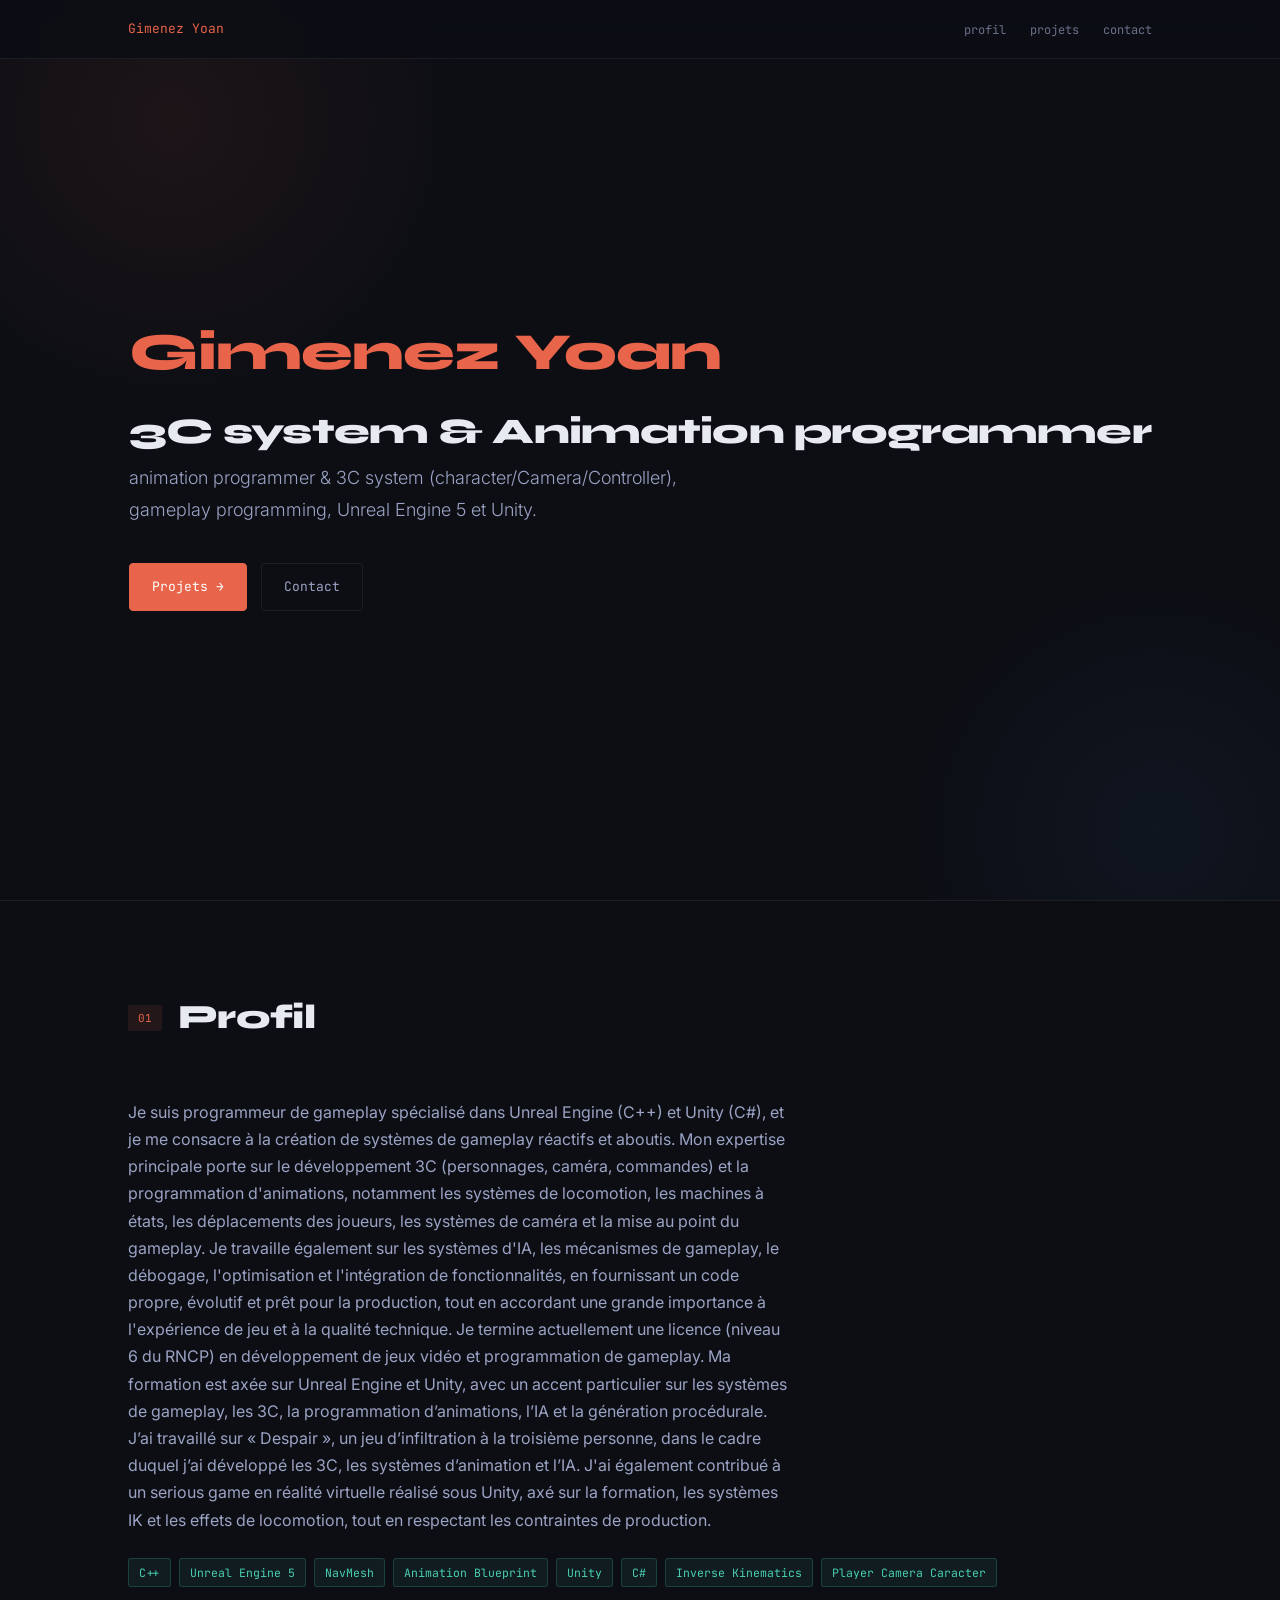
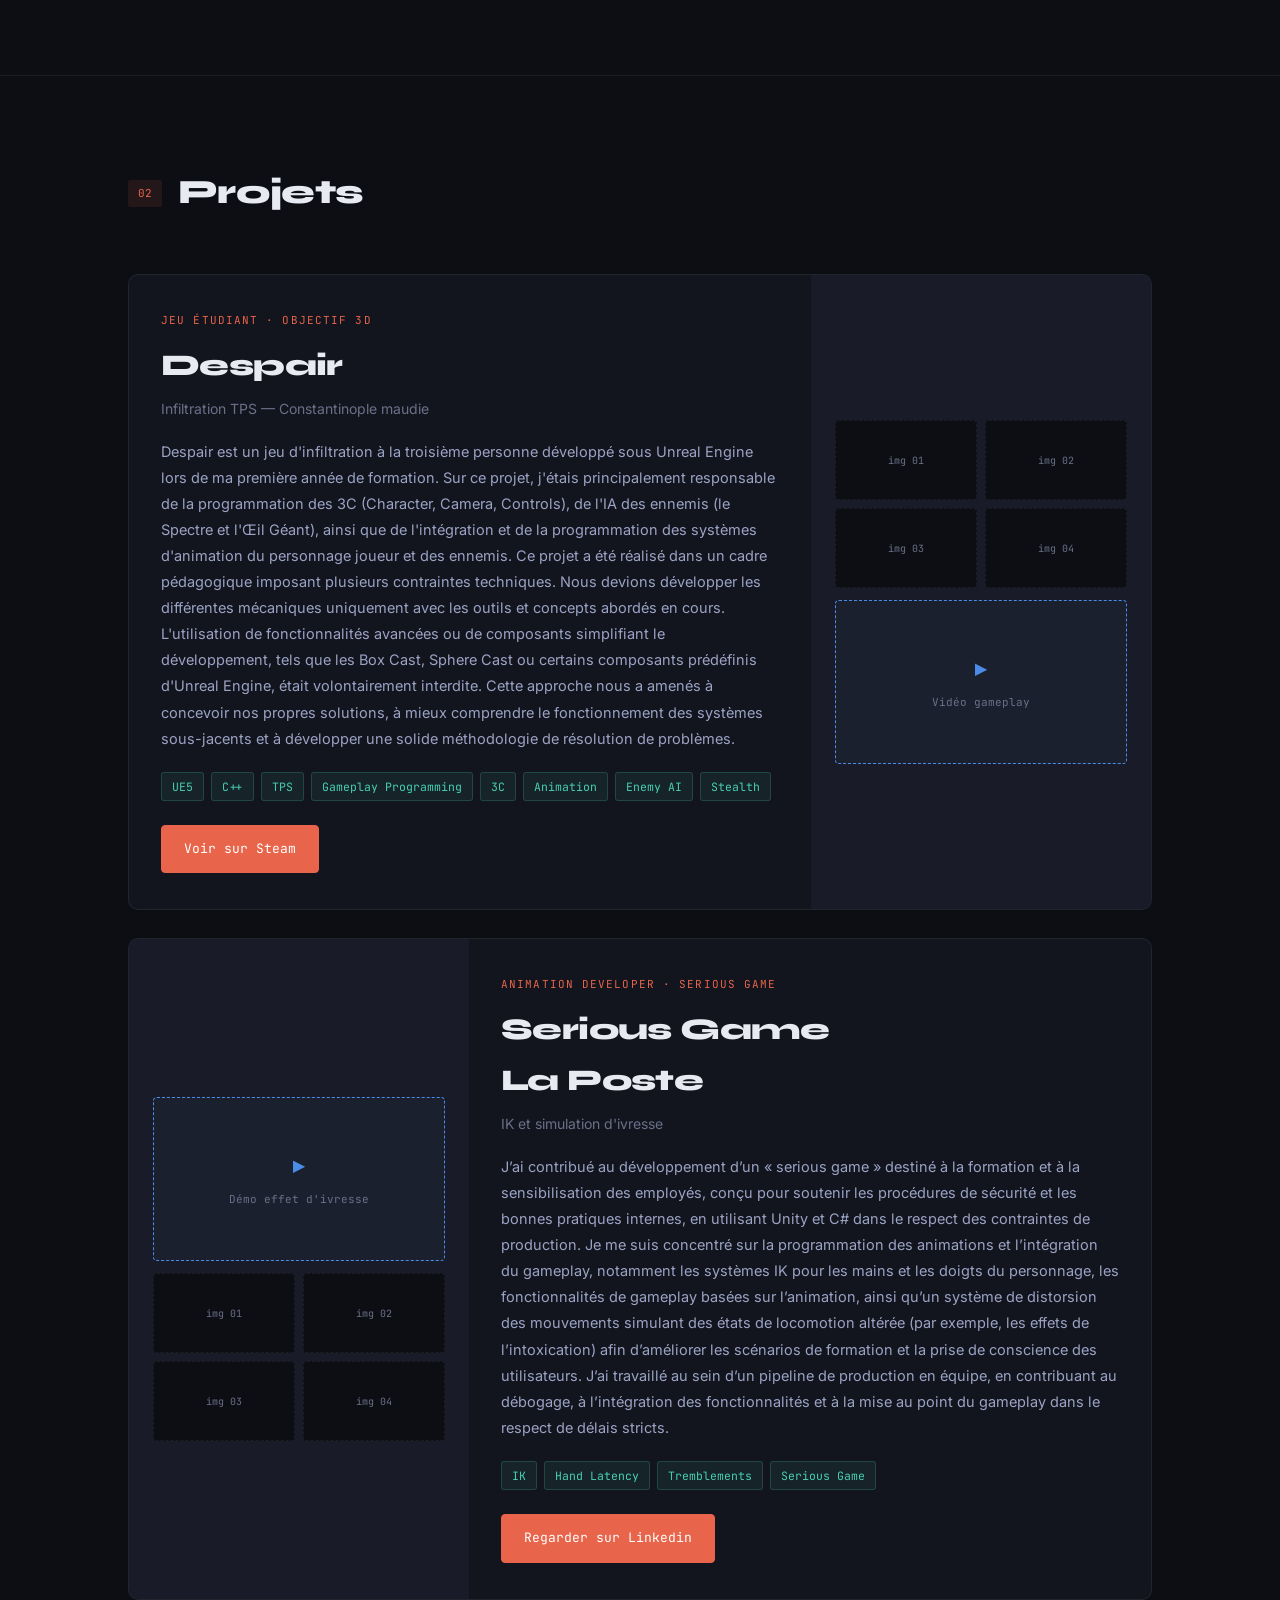
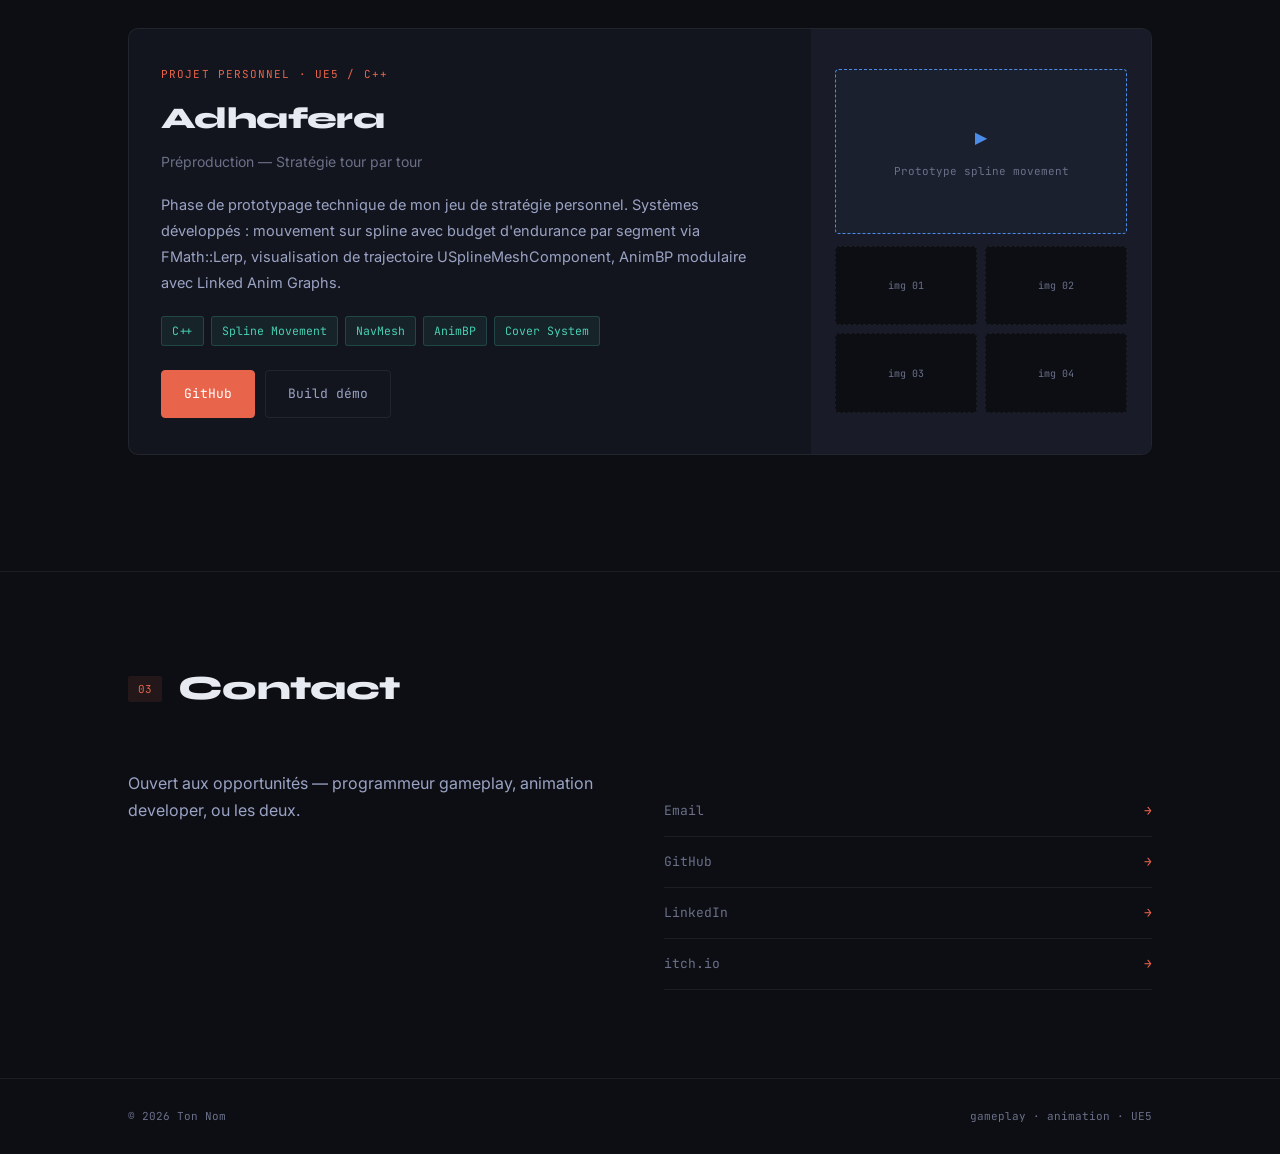
==== template_B_dark.html @ 48869298 "add template" ====
<!DOCTYPE html>
<html lang="fr">
<head>
<meta charset="UTF-8"/>
<meta name="viewport" content="width=device-width,initial-scale=1.0"/>
<title>Ton Nom — Game Developer</title>
<link rel="preconnect" href="https://fonts.googleapis.com">
<link rel="preconnect" href="https://fonts.gstatic.com" crossorigin>
<link href="https://fonts.googleapis.com/css2?family=Syne:wght@700;800&family=Inter:wght@300;400;500&family=JetBrains+Mono:wght@400;500&display=swap" rel="stylesheet">
<style>
:root{
  --bg:#0C0E14;
  --bg1:#13151E;
  --bg2:#191C28;
  --ink:#E8EAF2;
  --muted:#6B7088;
  --strong:#9BA3C4;
  --a1:#E8644A;
  --a2:#4A8CE8;
  --a3:#48CFB2;
  --rule:rgba(232,234,242,.07);
}
*{margin:0;padding:0;box-sizing:border-box;}
html{scroll-behavior:smooth;}
body{background:var(--bg);color:var(--ink);font-family:'Inter',sans-serif;font-size:15px;line-height:1.7;overflow-x:hidden;}
h1,h2,h3{font-family:'Syne',sans-serif;font-weight:800;letter-spacing:-.02em;}
a{color:inherit;text-decoration:none;}

.c{max-width:1080px;margin:0 auto;padding:0 28px;}

/* Nav */
nav{position:fixed;top:0;left:0;right:0;z-index:50;background:rgba(12,14,20,.85);backdrop-filter:blur(12px);border-bottom:1px solid var(--rule);}
.ni{display:flex;align-items:center;justify-content:space-between;height:58px;}
.logo{font-family:'JetBrains Mono',monospace;font-size:13px;color:var(--a1);}
.nl{display:flex;gap:24px;list-style:none;}
.nl a{font-family:'JetBrains Mono',monospace;font-size:12px;color:var(--muted);transition:color .15s;}
.nl a:hover{color:var(--ink);}
.nt{display:none;background:none;border:none;cursor:pointer;flex-direction:column;gap:5px;padding:6px;}
.nt span{width:20px;height:1.5px;background:var(--ink);display:block;}

/* Hero — dark cinematic */
.hero{min-height:100svh;display:flex;align-items:center;position:relative;overflow:hidden;}
.hero-bg{position:absolute;inset:0;pointer-events:none;overflow:hidden;}
.hero-bg::before{content:'';position:absolute;top:-20%;left:-10%;width:600px;height:600px;background:radial-gradient(circle,rgba(232,100,74,.08) 0%,transparent 70%);}
.hero-bg::after{content:'';position:absolute;bottom:-20%;right:-10%;width:500px;height:500px;background:radial-gradient(circle,rgba(74,140,232,.06) 0%,transparent 70%);}
.hero-inner{position:relative;z-index:1;padding:120px 0 80px;}
.hero-type{font-family:'JetBrains Mono',monospace;font-size:12px;letter-spacing:.14em;text-transform:uppercase;color:var(--a3);margin-bottom:20px;}
.hero h1{font-size:clamp(52px,9vw,50px);line-height:.92;margin-bottom:24px;}
.hero h1 em{font-style:normal;color:var(--a1);}
.hero-desc{font-size:18px;color:var(--strong);max-width:600px;font-weight:300;margin-bottom:36px;line-height:1.8;}
.hero-cta{display:flex;gap:14px;flex-wrap:wrap;}
.btn{display:inline-flex;align-items:center;gap:8px;font-family:'JetBrains Mono',monospace;font-size:13px;padding:12px 22px;border-radius:4px;border:1px solid var(--rule);cursor:pointer;transition:all .18s;}
.btn-p{background:var(--a1);color:#fff;border-color:var(--a1);}
.btn-p:hover{background:#D45038;border-color:#D45038;transform:translateY(-2px);}
.btn-g{background:transparent;color:var(--strong);}
.btn-g:hover{border-color:var(--a1);color:var(--ink);}

/* Sections */
.s{padding:88px 0;border-top:1px solid var(--rule);}
.sh{display:flex;align-items:center;gap:16px;margin-bottom:52px;}
.sn{font-family:'JetBrains Mono',monospace;font-size:11px;color:var(--a1);background:rgba(232,100,74,.1);padding:4px 10px;border-radius:2px;}
.st{font-size:clamp(24px,3.5vw,34px);}

/* Tag */
.tag{display:inline-flex;font-family:'JetBrains Mono',monospace;font-size:11.5px;color:var(--a3);background:rgba(72,207,178,.08);border:1px solid rgba(72,207,178,.2);padding:4px 10px;border-radius:3px;}

/* Project cards — horizontal split */
.pcard{display:grid;grid-template-columns:1fr 340px;border:1px solid var(--rule);background:var(--bg1);border-radius:10px;overflow:hidden;margin-bottom:28px;}
.pcardA{grid-template-columns:340px 1fr;}
.pb{padding:36px 32px;}
.prole{font-family:'JetBrains Mono',monospace;font-size:11px;text-transform:uppercase;letter-spacing:.1em;color:var(--a1);margin-bottom:10px;}
.ptitle{font-size:clamp(22px,3vw,30px);margin-bottom:6px;}
.psub{color:var(--muted);font-size:14px;margin-bottom:18px;}
.pdesc{color:var(--strong);font-size:14.5px;line-height:1.8;margin-bottom:20px;}
.ptags{display:flex;flex-wrap:wrap;gap:7px;margin-bottom:24px;}
.pcta{display:flex;gap:10px;flex-wrap:wrap;}
.pmedia{background:var(--bg2);display:flex;flex-direction:column;gap:12px;padding:24px;justify-content:center;}
.gallery{display:grid;grid-template-columns:1fr 1fr;gap:8px;}
.gph{aspect-ratio:16/9;border:1px dashed var(--rule);background:var(--bg);border-radius:4px;display:flex;align-items:center;justify-content:center;font-family:'JetBrains Mono',monospace;font-size:10px;color:var(--muted);}
.vph{aspect-ratio:16/9;border:1px dashed var(--a2);background:rgba(74,140,232,.04);border-radius:4px;display:flex;flex-direction:column;align-items:center;justify-content:center;font-family:'JetBrains Mono',monospace;font-size:11px;color:var(--muted);text-align:center;gap:6px;}

/* Contact */
.cg{display:grid;grid-template-columns:1fr 1fr;gap:48px;align-items:start;}
.cl{list-style:none;margin-top:16px;}
.cl li{border-bottom:1px solid var(--rule);}
.cl a{display:flex;justify-content:space-between;padding:14px 0;font-family:'JetBrains Mono',monospace;font-size:13px;color:var(--muted);transition:color .15s;}
.cl a:hover{color:var(--a1);}

footer{padding:28px 0;border-top:1px solid var(--rule);display:flex;justify-content:space-between;font-family:'JetBrains Mono',monospace;font-size:11px;color:var(--muted);}

/* Reveal */
.r{opacity:0;transform:translateY(16px);transition:opacity .5s ease,transform .5s ease;}
.r.v{opacity:1;transform:none;}

@media(max-width:820px){
  .pcard,.pcardA{grid-template-columns:1fr;}
  .cg{grid-template-columns:1fr;}
  .nl{position:fixed;top:58px;left:0;right:0;background:var(--bg);flex-direction:column;padding:20px 28px;gap:16px;transform:translateY(-120%);transition:transform .2s;border-bottom:1px solid var(--rule);}
  .nl.open{transform:none;}
  .nt{display:flex;}
}
</style>
</head>
<body>

<nav><div class="c ni">
  <span class="logo"> Gimenez Yoan</span>
  <button class="nt" aria-label="Menu" aria-expanded="false"><span></span><span></span><span></span></button>
  <ul class="nl">
    <li><a href="#about">profil</a></li>
    <li><a href="#projects">projets</a></li>
    <li><a href="#contact">contact</a></li>
  </ul>
</div></nav>

<header class="hero"><div class="hero-bg"></div>
  <div class="c hero-inner">
    <!-- <p class="hero-type">// gameplay · animation · 3C systems</p> -->
    <h1><em>Gimenez Yoan</em></h1>
    <p style="font-size: clamp(22px, 3vw, 36px); font-family: 'Syne', sans-serif; font-weight: 800; letter-spacing: -.02em; margin-top: 8px;">3C system &amp; Animation programmer</p>
    <p class="hero-desc">animation programmer &amp; 3C system (character/Camera/Controller), gameplay programming, Unreal Engine 5 et Unity.</p>
    <div class="hero-cta">
      <a href="#projects" class="btn btn-p">Projets →</a>
      <a href="#contact" class="btn btn-g">Contact</a>
    </div>
  </div>
</header>

<section id="about" class="s"><div class="c">
  <div class="sh r"><span class="sn">01</span><h2 class="st">Profil</h2></div>
  <p class="r" style="color:var(--strong);max-width:660px;font-size:16px;margin-bottom:24px;">Je suis programmeur de gameplay spécialisé dans Unreal Engine (C++) et Unity (C#),
  et je me consacre à la création de systèmes de gameplay réactifs et aboutis.
  Mon expertise principale porte sur le développement 3C (personnages, caméra, commandes) et la programmation d'animations, notamment les systèmes de locomotion,
  les machines à états, les déplacements des joueurs, les systèmes de caméra et la mise au point du gameplay. Je travaille également sur les systèmes d'IA, les mécanismes de gameplay,
  le débogage, l'optimisation et l'intégration de fonctionnalités, en fournissant un code propre, évolutif et prêt pour la production,
  tout en accordant une grande importance à l'expérience de jeu et à la qualité technique.
  Je termine actuellement une licence (niveau 6 du RNCP) en développement de jeux vidéo et programmation de gameplay.
  Ma formation est axée sur Unreal Engine et Unity, avec un accent particulier sur les systèmes de gameplay, les 3C, la programmation d’animations,
  l’IA et la génération procédurale. J’ai travaillé sur « Despair », un jeu d’infiltration à la troisième personne,
  dans le cadre duquel j’ai développé les 3C, les systèmes d’animation et l’IA. J'ai également contribué à un serious game en réalité virtuelle réalisé sous Unity,
  axé sur la formation, les systèmes IK et les effets de locomotion, tout en respectant les contraintes de production.</p>
  <div class="r" style="display:flex;flex-wrap:wrap;gap:8px;">
    <span class="tag">C++</span><span class="tag">Unreal Engine 5</span><span class="tag">NavMesh</span>
    <span class="tag">Animation Blueprint</span><span class="tag">Unity</span><span class="tag">C#</span>
    <span class="tag">Inverse Kinematics</span><span class="tag">Player Camera Caracter</span>
  </div>
</div></section>

<section id="projects" class="s"><div class="c">
  <div class="sh r"><span class="sn">02</span><h2 class="st">Projets</h2></div>

  <!-- DESPAIR -->
  <div class="pcard r">
    <div class="pb">
      <p class="prole">Jeu étudiant · Objectif 3D</p>
      <h3 class="ptitle">Despair</h3>
      <p class="psub">Infiltration TPS — Constantinople maudie</p>
      <p class="pdesc">Despair est un jeu d'infiltration à la troisième personne développé sous Unreal Engine lors de ma première année de formation.
      Sur ce projet, j'étais principalement responsable de la programmation des 3C (Character, Camera, Controls),
      de l'IA des ennemis (le Spectre et l'Œil Géant), ainsi que de l'intégration et de la programmation des systèmes d'animation du personnage joueur et des ennemis.
      Ce projet a été réalisé dans un cadre pédagogique imposant plusieurs contraintes techniques.
      Nous devions développer les différentes mécaniques uniquement avec les outils et concepts abordés en cours.
      L'utilisation de fonctionnalités avancées ou de composants simplifiant le développement, tels que les Box Cast,
      Sphere Cast ou certains composants prédéfinis d'Unreal Engine, était volontairement interdite. Cette approche nous a amenés à concevoir nos propres solutions,
      à mieux comprendre le fonctionnement des systèmes sous-jacents et à développer une solide méthodologie de résolution de problèmes.</p>
      <div class="ptags">
        <span class="tag">UE5</span><span class="tag">C++</span><span class="tag">TPS</span><span class="tag">Gameplay Programming</span><span class="tag">3C</span>
        <span class="tag">Animation</span><span class="tag">Enemy AI</span><span class="tag">Stealth</span>
      </div>
      <div class="pcta">
        <a href="https://store.steampowered.com/app/4456120/" class="btn btn-p">Voir sur Steam</a>
      </div>
    </div>
    <div class="pmedia">
      <div class="gallery">
        <div class="gph">img 01</div><div class="gph">img 02</div>
        <div class="gph">img 03</div><div class="gph">img 04</div>
      </div>
      <div class="vph">
        <span style="font-size:20px;color:var(--a2);">▶</span>
        <span>Vidéo gameplay</span>
      </div>
    </div>
  </div>

  <!-- LA POSTE -->
  <div class="pcard pcardA r">
    <div class="pmedia">
      <div class="vph">
        <span style="font-size:20px;color:var(--a2);">▶</span>
        <span>Démo effet d'ivresse</span>
      </div>
      <div class="gallery">
        <div class="gph">img 01</div><div class="gph">img 02</div>
        <div class="gph">img 03</div><div class="gph">img 04</div>
      </div>
    </div>
    <div class="pb">
      <p class="prole">Animation Developer · Serious Game</p>
      <h3 class="ptitle">Serious Game<br>La Poste</h3>
      <p class="psub">IK et simulation d'ivresse</p>
      <p class="pdesc">J’ai contribué au développement d’un « serious game » destiné à la formation et à la sensibilisation des employés,
      conçu pour soutenir les procédures de sécurité et les bonnes pratiques internes,
      en utilisant Unity et C# dans le respect des contraintes de production.
      Je me suis concentré sur la programmation des animations et l’intégration du gameplay,
      notamment les systèmes IK pour les mains et les doigts du personnage, les fonctionnalités de gameplay basées sur l’animation,
      ainsi qu’un système de distorsion des mouvements simulant des états de locomotion altérée (par exemple, les effets de l’intoxication) afin d’améliorer les scénarios de formation et la prise de conscience des utilisateurs.
      J’ai travaillé au sein d’un pipeline de production en équipe, en contribuant au débogage,
      à l’intégration des fonctionnalités et à la mise au point du gameplay dans le respect de délais stricts.</p>  
      <div class="ptags">
        <span class="tag">IK</span><span class="tag">Hand Latency</span><span class="tag">Tremblements</span><span class="tag">Serious Game</span>
      </div>
      <div class="pcta">
        <a href="https://www.linkedin.com/posts/santaezsaezcuritaeztravail-laposte-ugcPost-7447257936340455425-iHXG/?utm_source=share&utm_medium=member_desktop&rcm=ACoAAGP3VwcBC5j46txAf7VX7F60ZpaOPMh-gRc" class="btn btn-p">Regarder sur Linkedin</a>
      </div>
    </div>
  </div>

  <!-- ADHAFERA -->
  <div class="pcard r">
    <div class="pb">
      <p class="prole">Projet personnel · UE5 / C++</p>
      <h3 class="ptitle">Adhafera</h3>
      <p class="psub">Préproduction — Stratégie tour par tour</p>
      <p class="pdesc">Phase de prototypage technique de mon jeu de stratégie personnel. Systèmes développés : mouvement sur spline avec budget d'endurance par segment via FMath::Lerp, visualisation de trajectoire USplineMeshComponent, AnimBP modulaire avec Linked Anim Graphs.</p>
      <div class="ptags">
        <span class="tag">C++</span><span class="tag">Spline Movement</span><span class="tag">NavMesh</span><span class="tag">AnimBP</span><span class="tag">Cover System</span>
      </div>
      <div class="pcta">
        <a href="#" class="btn btn-p">GitHub</a>
        <a href="#" class="btn btn-g">Build démo</a>
      </div>
    </div>
    <div class="pmedia">
      <div class="vph">
        <span style="font-size:20px;color:var(--a2);">▶</span>
        <span>Prototype spline movement</span>
      </div>
      <div class="gallery">
        <div class="gph">img 01</div><div class="gph">img 02</div>
        <div class="gph">img 03</div><div class="gph">img 04</div>
      </div>
    </div>
  </div>

</div></section>

<section id="contact" class="s"><div class="c">
  <div class="sh r"><span class="sn">03</span><h2 class="st">Contact</h2></div>
  <div class="cg">
    <p class="r" style="color:var(--strong);font-size:16px;">Ouvert aux opportunités — programmeur gameplay, animation developer, ou les deux.</p>
    <ul class="cl r">
      <li><a href="mailto:ton@email.com"><span>Email</span><span style="color:var(--a1);">→</span></a></li>
      <li><a href="#"><span>GitHub</span><span style="color:var(--a1);">→</span></a></li>
      <li><a href="#"><span>LinkedIn</span><span style="color:var(--a1);">→</span></a></li>
      <li><a href="#"><span>itch.io</span><span style="color:var(--a1);">→</span></a></li>
    </ul>
  </div>
</div></section>

<footer><div class="c" style="display:flex;justify-content:space-between;width:100%;">
  <span>© 2026 Ton Nom</span><span>gameplay · animation · UE5</span>
</div></footer>

<script>
const nt=document.querySelector('.nt'),nl=document.querySelector('.nl');
nt.addEventListener('click',()=>{const o=nl.classList.toggle('open');nt.setAttribute('aria-expanded',String(o));});
nl.querySelectorAll('a').forEach(a=>a.addEventListener('click',()=>{nl.classList.remove('open');nt.setAttribute('aria-expanded','false');}));
const io=new IntersectionObserver(e=>e.forEach(x=>{if(x.isIntersecting){x.target.classList.add('v');io.unobserve(x.target);}}),{threshold:.1});
document.querySelectorAll('.r').forEach(el=>io.observe(el));
</script>
</body>
</html>
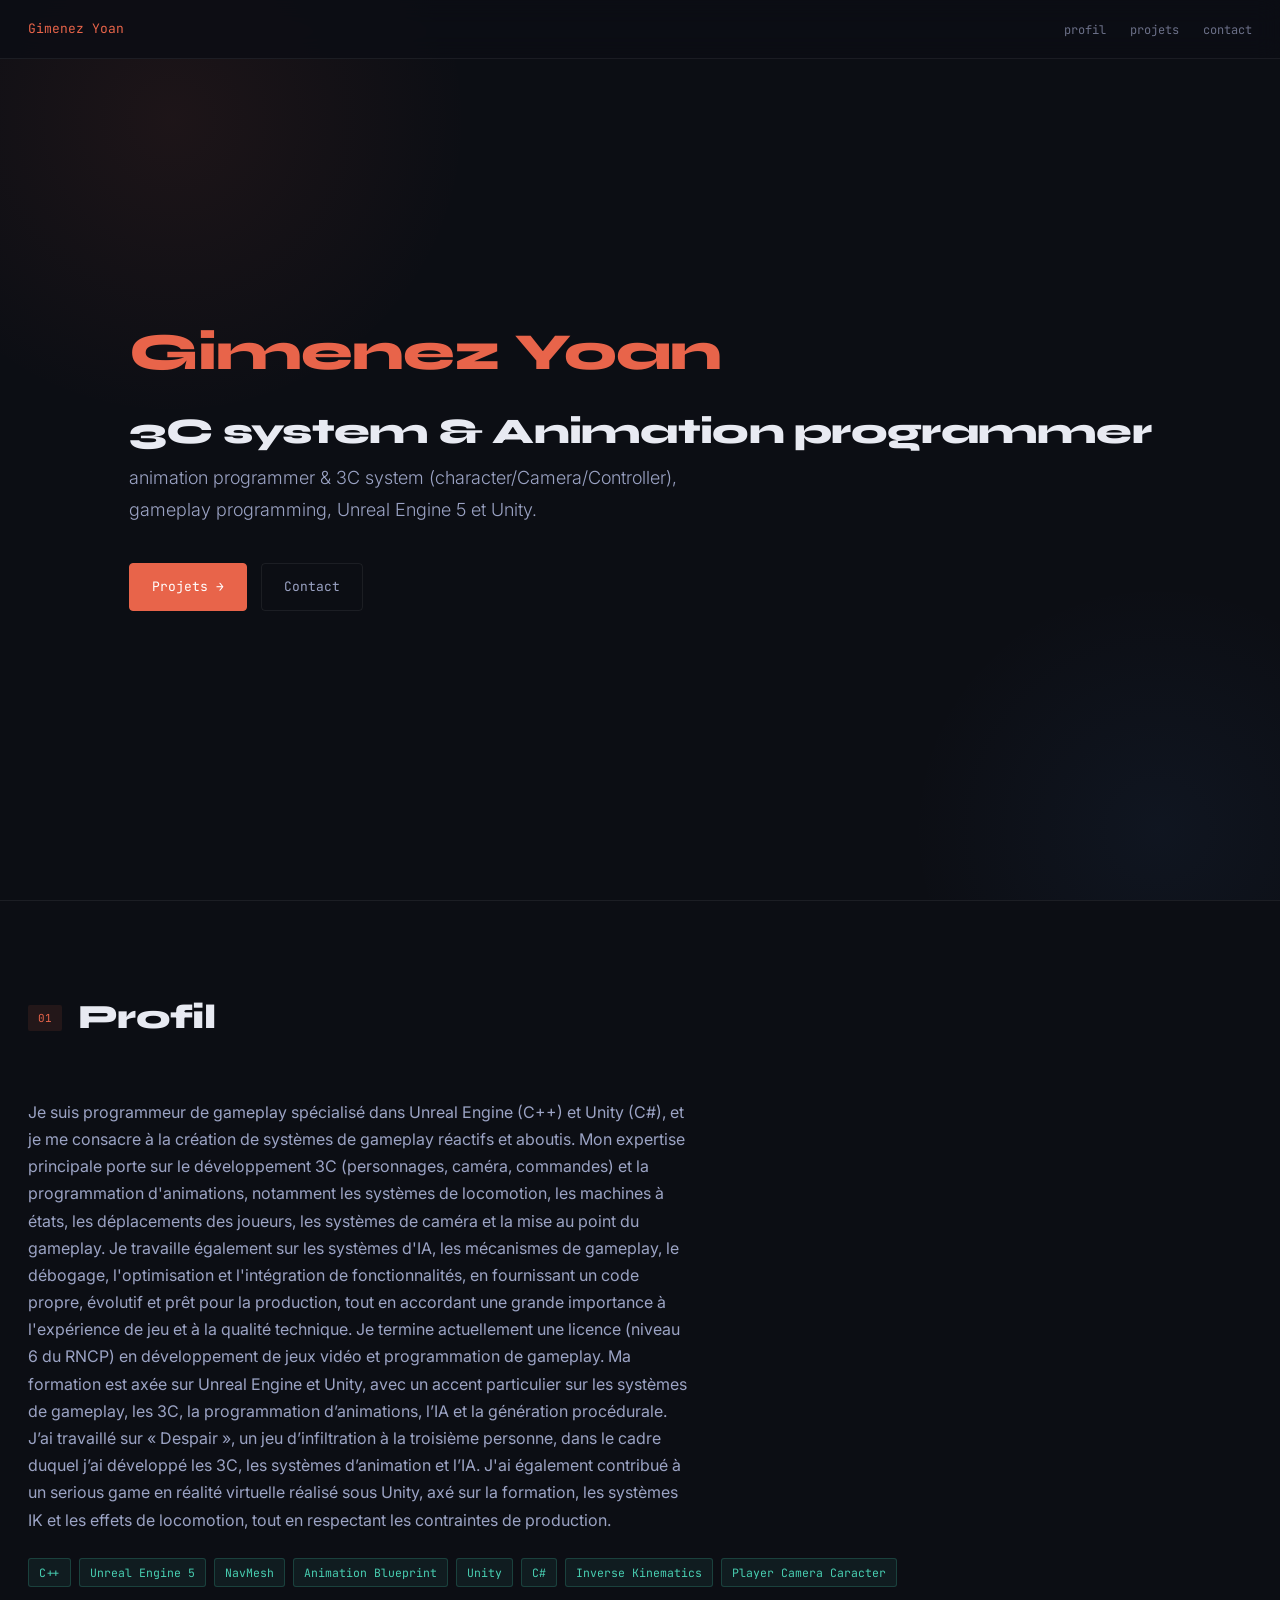
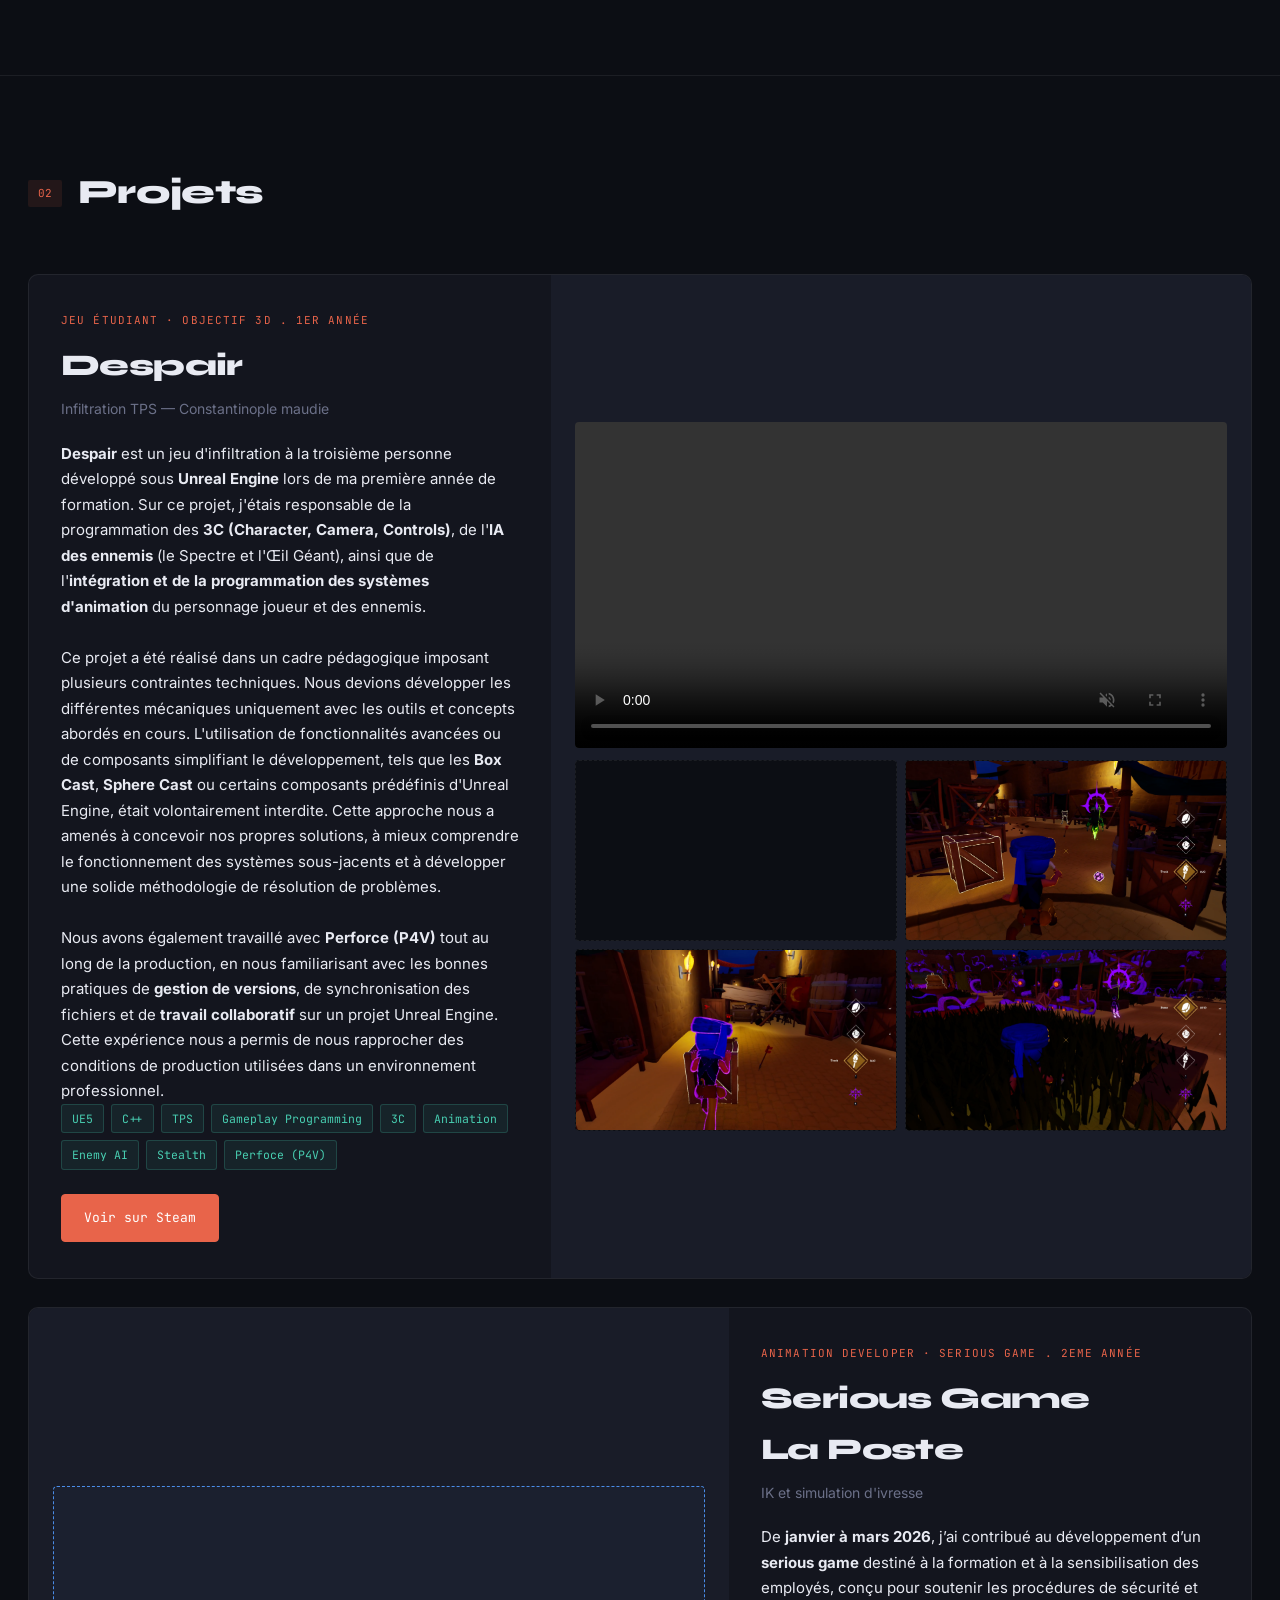
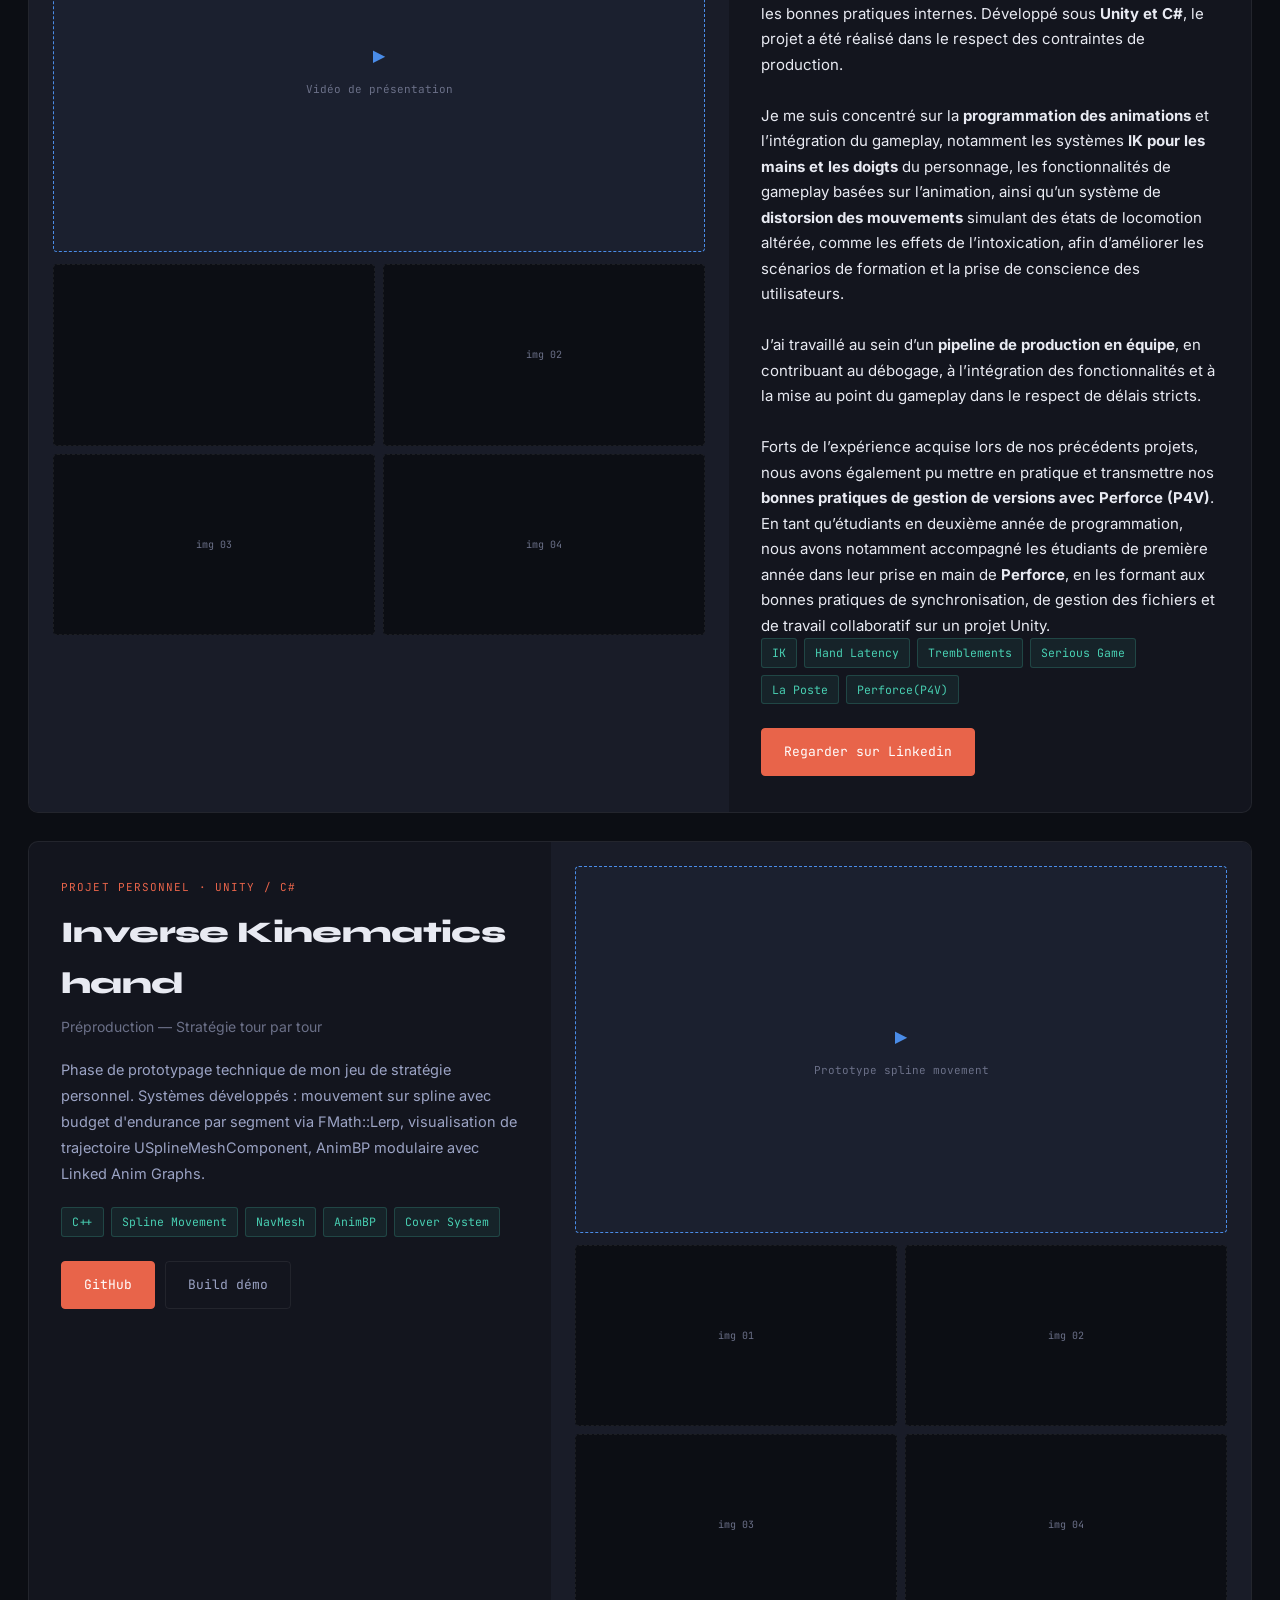
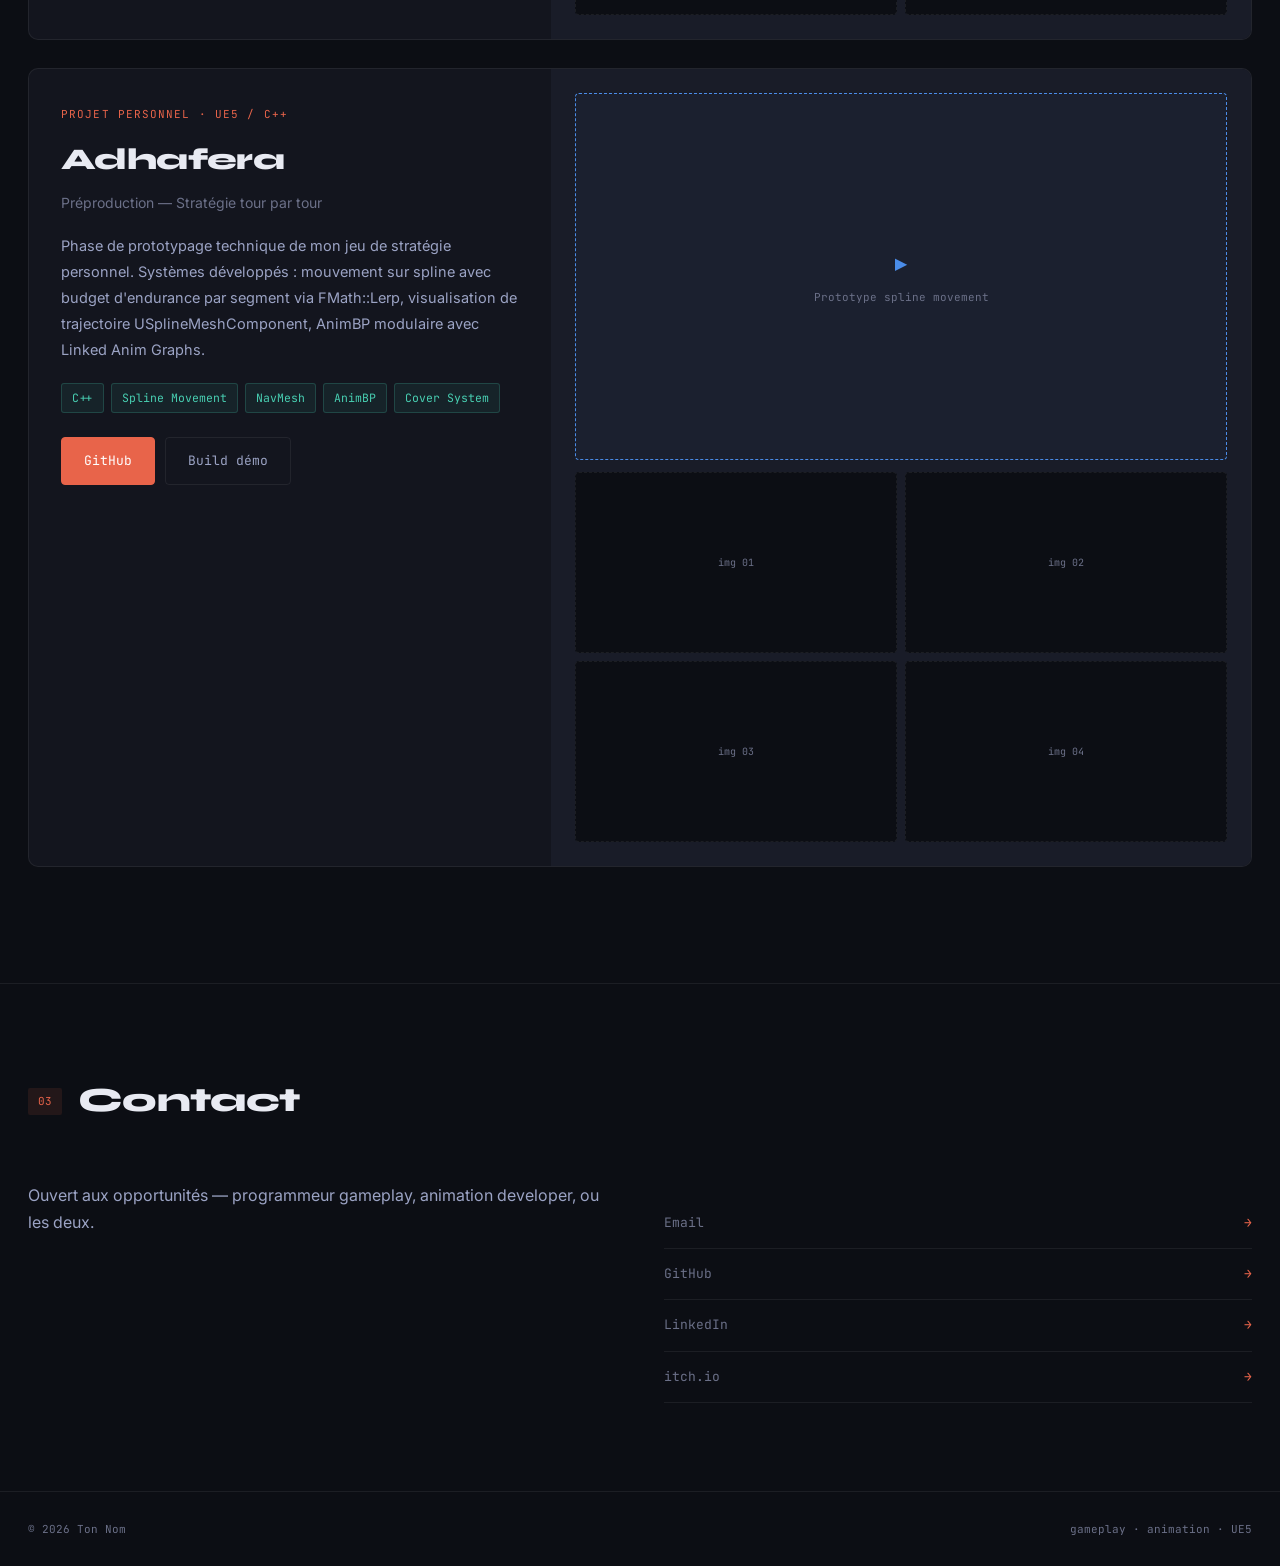
==== commit 74e03e85: "add vidéo and image" ====
--- a/template_B_dark.html
+++ b/template_B_dark.html
@@ -26,7 +26,7 @@
 h1,h2,h3{font-family:'Syne',sans-serif;font-weight:800;letter-spacing:-.02em;}
 a{color:inherit;text-decoration:none;}
 
-.c{max-width:1080px;margin:0 auto;padding:0 28px;}
+.c{max-width:1500px;margin:0 auto;padding:0 28px;}
 
 /* Nav */
 nav{position:fixed;top:0;left:0;right:0;z-index:50;background:rgba(12,14,20,.85);backdrop-filter:blur(12px);border-bottom:1px solid var(--rule);}
@@ -64,9 +64,8 @@
 /* Tag */
 .tag{display:inline-flex;font-family:'JetBrains Mono',monospace;font-size:11.5px;color:var(--a3);background:rgba(72,207,178,.08);border:1px solid rgba(72,207,178,.2);padding:4px 10px;border-radius:3px;}
 
-/* Project cards — horizontal split */
-.pcard{display:grid;grid-template-columns:1fr 340px;border:1px solid var(--rule);background:var(--bg1);border-radius:10px;overflow:hidden;margin-bottom:28px;}
-.pcardA{grid-template-columns:340px 1fr;}
+.pcard{display:grid;grid-template-columns:1fr 700px;border:1px solid var(--rule);background:var(--bg1);border-radius:10px;overflow:hidden;margin-bottom:28px;}
+.pcardA{grid-template-columns:700px 1fr;}
 .pb{padding:36px 32px;}
 .prole{font-family:'JetBrains Mono',monospace;font-size:11px;text-transform:uppercase;letter-spacing:.1em;color:var(--a1);margin-bottom:10px;}
 .ptitle{font-size:clamp(22px,3vw,30px);margin-bottom:6px;}
@@ -152,34 +151,63 @@
   <!-- DESPAIR -->
   <div class="pcard r">
     <div class="pb">
-      <p class="prole">Jeu étudiant · Objectif 3D</p>
+      <p class="prole">Jeu étudiant · Objectif 3D . 1er Année</p>
       <h3 class="ptitle">Despair</h3>
       <p class="psub">Infiltration TPS — Constantinople maudie</p>
-      <p class="pdesc">Despair est un jeu d'infiltration à la troisième personne développé sous Unreal Engine lors de ma première année de formation.
-      Sur ce projet, j'étais principalement responsable de la programmation des 3C (Character, Camera, Controls),
-      de l'IA des ennemis (le Spectre et l'Œil Géant), ainsi que de l'intégration et de la programmation des systèmes d'animation du personnage joueur et des ennemis.
-      Ce projet a été réalisé dans un cadre pédagogique imposant plusieurs contraintes techniques.
-      Nous devions développer les différentes mécaniques uniquement avec les outils et concepts abordés en cours.
-      L'utilisation de fonctionnalités avancées ou de composants simplifiant le développement, tels que les Box Cast,
-      Sphere Cast ou certains composants prédéfinis d'Unreal Engine, était volontairement interdite. Cette approche nous a amenés à concevoir nos propres solutions,
-      à mieux comprendre le fonctionnement des systèmes sous-jacents et à développer une solide méthodologie de résolution de problèmes.</p>
+      <p class="pdesc"><p>
+        <strong>Despair</strong> est un jeu d'infiltration à la troisième personne développé sous 
+        <strong>Unreal Engine</strong> lors de ma première année de formation. Sur ce projet, j'étais 
+         responsable de la programmation des <strong>3C (Character, Camera, Controls)</strong>, 
+        de l'<strong>IA des ennemis</strong> (le Spectre et l'Œil Géant), ainsi que de l'<strong>intégration 
+        et de la programmation des systèmes d'animation</strong> du personnage joueur et des ennemis.
+      </p><br>
+
+      <p>
+        Ce projet a été réalisé dans un cadre pédagogique imposant plusieurs contraintes techniques. 
+        Nous devions développer les différentes mécaniques uniquement avec les outils et concepts abordés 
+        en cours. L'utilisation de fonctionnalités avancées ou de composants simplifiant le développement, 
+        tels que les <strong>Box Cast</strong>, <strong>Sphere Cast</strong> ou certains composants prédéfinis 
+        d'Unreal Engine, était volontairement interdite. Cette approche nous a amenés à concevoir nos 
+        propres solutions, à mieux comprendre le fonctionnement des systèmes sous-jacents et à développer 
+        une solide méthodologie de résolution de problèmes.
+      </p><br>
+
+      <p>
+        Nous avons également travaillé avec <strong>Perforce (P4V)</strong> tout au long de la production, 
+        en nous familiarisant avec les bonnes pratiques de <strong>gestion de versions</strong>, de 
+        synchronisation des fichiers et de <strong>travail collaboratif</strong> sur un projet Unreal Engine. 
+        Cette expérience nous a permis de nous rapprocher des conditions de production utilisées dans 
+        un environnement professionnel.
+      </p>
+    </p>
       <div class="ptags">
         <span class="tag">UE5</span><span class="tag">C++</span><span class="tag">TPS</span><span class="tag">Gameplay Programming</span><span class="tag">3C</span>
-        <span class="tag">Animation</span><span class="tag">Enemy AI</span><span class="tag">Stealth</span>
+        <span class="tag">Animation</span><span class="tag">Enemy AI</span><span class="tag">Stealth</span><span class="tag">Perfoce (P4V)</span>
       </div>
       <div class="pcta">
         <a href="https://store.steampowered.com/app/4456120/" class="btn btn-p">Voir sur Steam</a>
       </div>
     </div>
     <div class="pmedia">
+      <video src="videos/allMechanicsDespair.mov" muted playsinline controls style="width:100%; border-radius:4px;"></video>
       <div class="gallery">
-        <div class="gph">img 01</div><div class="gph">img 02</div>
-        <div class="gph">img 03</div><div class="gph">img 04</div>
-      </div>
-      <div class="vph">
+        <div class="gph" style="padding:0; overflow:hidden;">
+          <video src="videos/BlackHolePresentation.mp4" autoplay loop muted playsinline style="width:100%; height:100%; object-fit:cover;"></video>
+        </div>
+        <div class="gph" style="padding:0; overflow:hidden;">
+          <img src="image/DespairCrouchTorche.png" controls style="width:100%; height:100%; object-fit:cover;"><img>
+        </div>
+        <div class="gph" style="padding:0; overflow:hidden;">
+          <img src="image/DespairCrate.png" controls style="width:100%; height:100%; object-fit:cover;"><img>
+        </div>
+        <div class="gph" style="padding:0; overflow:hidden;">
+          <img src="image/DespairHide.png" controls style="width:100%; height:100%; object-fit:cover;"><img>
+        </div>
+      </div>
+      <!-- <div class="vph">
         <span style="font-size:20px;color:var(--a2);">▶</span>
-        <span>Vidéo gameplay</span>
-      </div>
+        <span>Vidéo gameplay</span> -->
+      <!-- </div> -->
     </div>
   </div>
 
@@ -188,30 +216,85 @@
     <div class="pmedia">
       <div class="vph">
         <span style="font-size:20px;color:var(--a2);">▶</span>
-        <span>Démo effet d'ivresse</span>
+        <span>Vidéo de présentation</span>
+      </div>
+      <div class="gallery">
+        <div class="gph" style="padding:0; overflow:hidden;">
+          <video src="videos/LaPosteIKHandTest.mp4" autoplay loop muted playsinline style="width:100%; height:100%; object-fit:cover;"></video>
+        </div>
+        <div class="gph" style="padding:0; overflow:hidden;">img 02</div>
+        <div class="gph" style="padding:0; overflow:hidden;">img 03</div>
+        <div class="gph" style="padding:0; overflow:hidden;">img 04</div>
+      </div>
+    </div>
+    <div class="pb">
+      <p class="prole">Animation Developer · Serious Game . 2eme Année</p>
+      <h3 class="ptitle">Serious Game<br>La Poste</h3>
+      <p class="psub">IK et simulation d'ivresse</p>
+      <p class="pdesc"><p>
+        De <strong>janvier à mars 2026</strong>, j’ai contribué au développement d’un
+        <strong>serious game</strong> destiné à la formation et à la sensibilisation des employés,
+        conçu pour soutenir les procédures de sécurité et les bonnes pratiques internes.
+        Développé sous <strong>Unity et C#</strong>, le projet a été réalisé dans le respect
+        des contraintes de production.
+      </p><br>
+
+      <p>
+        Je me suis concentré sur la <strong>programmation des animations</strong> et l’intégration
+        du gameplay, notamment les systèmes <strong>IK pour les mains et les doigts</strong> du
+        personnage, les fonctionnalités de gameplay basées sur l’animation, ainsi qu’un système de
+        <strong>distorsion des mouvements</strong> simulant des états de locomotion altérée,
+        comme les effets de l’intoxication, afin d’améliorer les scénarios de formation et la prise
+        de conscience des utilisateurs.
+      </p><br>
+
+      <p>
+        J’ai travaillé au sein d’un <strong>pipeline de production en équipe</strong>, en contribuant
+        au débogage, à l’intégration des fonctionnalités et à la mise au point du gameplay dans le
+        respect de délais stricts.
+      </p><br>
+
+      <p>
+        Forts de l’expérience acquise lors de nos précédents projets, nous avons également pu mettre
+        en pratique et transmettre nos <strong>bonnes pratiques de gestion de versions avec
+        Perforce (P4V)</strong>. En tant qu’étudiants en deuxième année de programmation, nous avons
+        notamment accompagné les étudiants de première année dans leur prise en main de
+        <strong>Perforce</strong>, en les formant aux bonnes pratiques de synchronisation, de gestion
+        des fichiers et de travail collaboratif sur un projet Unity.
+      </p>
+    </p>  
+      <div class="ptags">
+        <span class="tag">IK</span><span class="tag">Hand Latency</span><span class="tag">Tremblements</span><span class="tag">Serious Game</span><span class="tag">La Poste</span><span class="tag">Perforce(P4V)</span>
+      </div>
+      <div class="pcta">
+        <a href="https://www.linkedin.com/posts/santaezsaezcuritaeztravail-laposte-ugcPost-7447257936340455425-iHXG/?utm_source=share&utm_medium=member_desktop&rcm=ACoAAGP3VwcBC5j46txAf7VX7F60ZpaOPMh-gRc" class="btn btn-p">Regarder sur Linkedin</a>
+      </div>
+    </div>
+  </div>
+
+  <!-- IkHand -->
+  <div class="pcard r">
+    <div class="pb">
+      <p class="prole">Projet personnel · Unity / C#</p>
+      <h3 class="ptitle">Inverse Kinematics hand</h3>
+      <p class="psub">Préproduction — Stratégie tour par tour</p>
+      <p class="pdesc">Phase de prototypage technique de mon jeu de stratégie personnel. Systèmes développés : mouvement sur spline avec budget d'endurance par segment via FMath::Lerp, visualisation de trajectoire USplineMeshComponent, AnimBP modulaire avec Linked Anim Graphs.</p>
+      <div class="ptags">
+        <span class="tag">C++</span><span class="tag">Spline Movement</span><span class="tag">NavMesh</span><span class="tag">AnimBP</span><span class="tag">Cover System</span>
+      </div>
+      <div class="pcta">
+        <a href="#" class="btn btn-p">GitHub</a>
+        <a href="#" class="btn btn-g">Build démo</a>
+      </div>
+    </div>
+    <div class="pmedia">
+      <div class="vph">
+        <span style="font-size:20px;color:var(--a2);">▶</span>
+        <span>Prototype spline movement</span>
       </div>
       <div class="gallery">
         <div class="gph">img 01</div><div class="gph">img 02</div>
         <div class="gph">img 03</div><div class="gph">img 04</div>
-      </div>
-    </div>
-    <div class="pb">
-      <p class="prole">Animation Developer · Serious Game</p>
-      <h3 class="ptitle">Serious Game<br>La Poste</h3>
-      <p class="psub">IK et simulation d'ivresse</p>
-      <p class="pdesc">J’ai contribué au développement d’un « serious game » destiné à la formation et à la sensibilisation des employés,
-      conçu pour soutenir les procédures de sécurité et les bonnes pratiques internes,
-      en utilisant Unity et C# dans le respect des contraintes de production.
-      Je me suis concentré sur la programmation des animations et l’intégration du gameplay,
-      notamment les systèmes IK pour les mains et les doigts du personnage, les fonctionnalités de gameplay basées sur l’animation,
-      ainsi qu’un système de distorsion des mouvements simulant des états de locomotion altérée (par exemple, les effets de l’intoxication) afin d’améliorer les scénarios de formation et la prise de conscience des utilisateurs.
-      J’ai travaillé au sein d’un pipeline de production en équipe, en contribuant au débogage,
-      à l’intégration des fonctionnalités et à la mise au point du gameplay dans le respect de délais stricts.</p>  
-      <div class="ptags">
-        <span class="tag">IK</span><span class="tag">Hand Latency</span><span class="tag">Tremblements</span><span class="tag">Serious Game</span>
-      </div>
-      <div class="pcta">
-        <a href="https://www.linkedin.com/posts/santaezsaezcuritaeztravail-laposte-ugcPost-7447257936340455425-iHXG/?utm_source=share&utm_medium=member_desktop&rcm=ACoAAGP3VwcBC5j46txAf7VX7F60ZpaOPMh-gRc" class="btn btn-p">Regarder sur Linkedin</a>
       </div>
     </div>
   </div>
